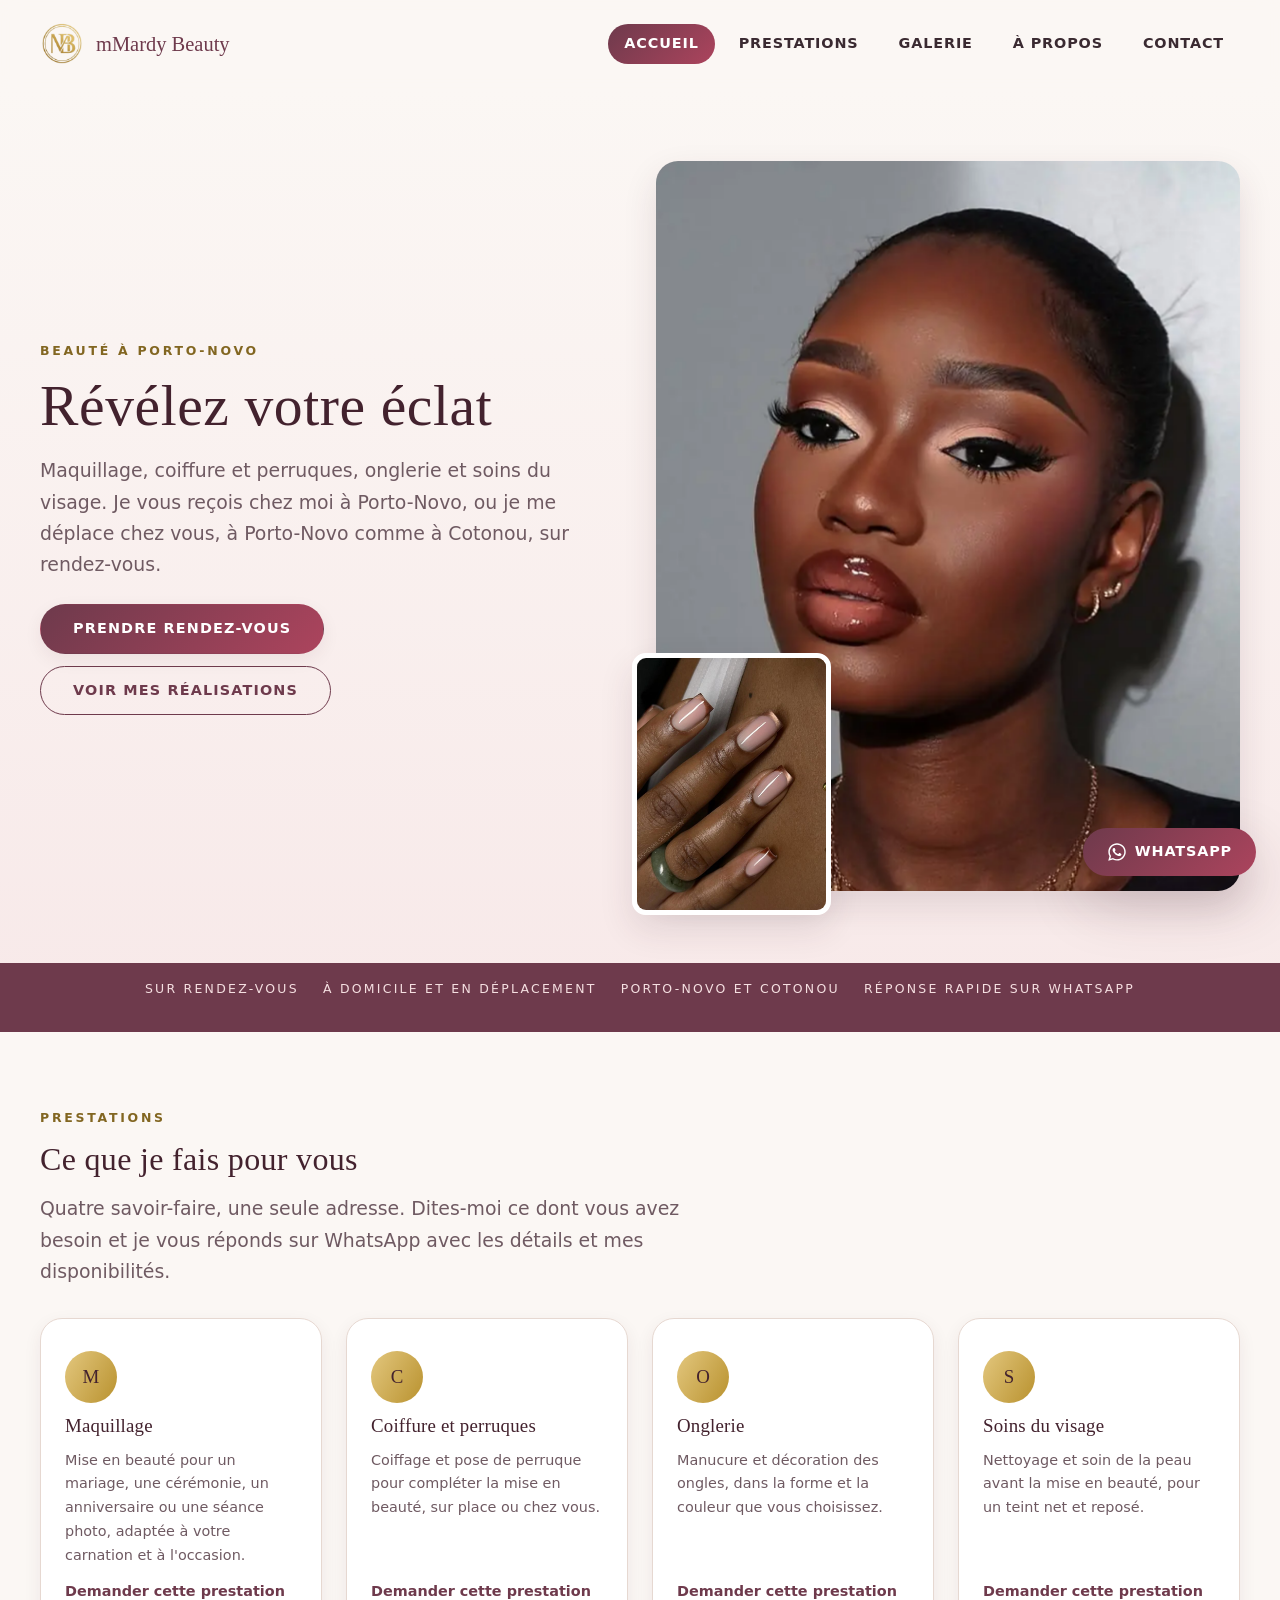
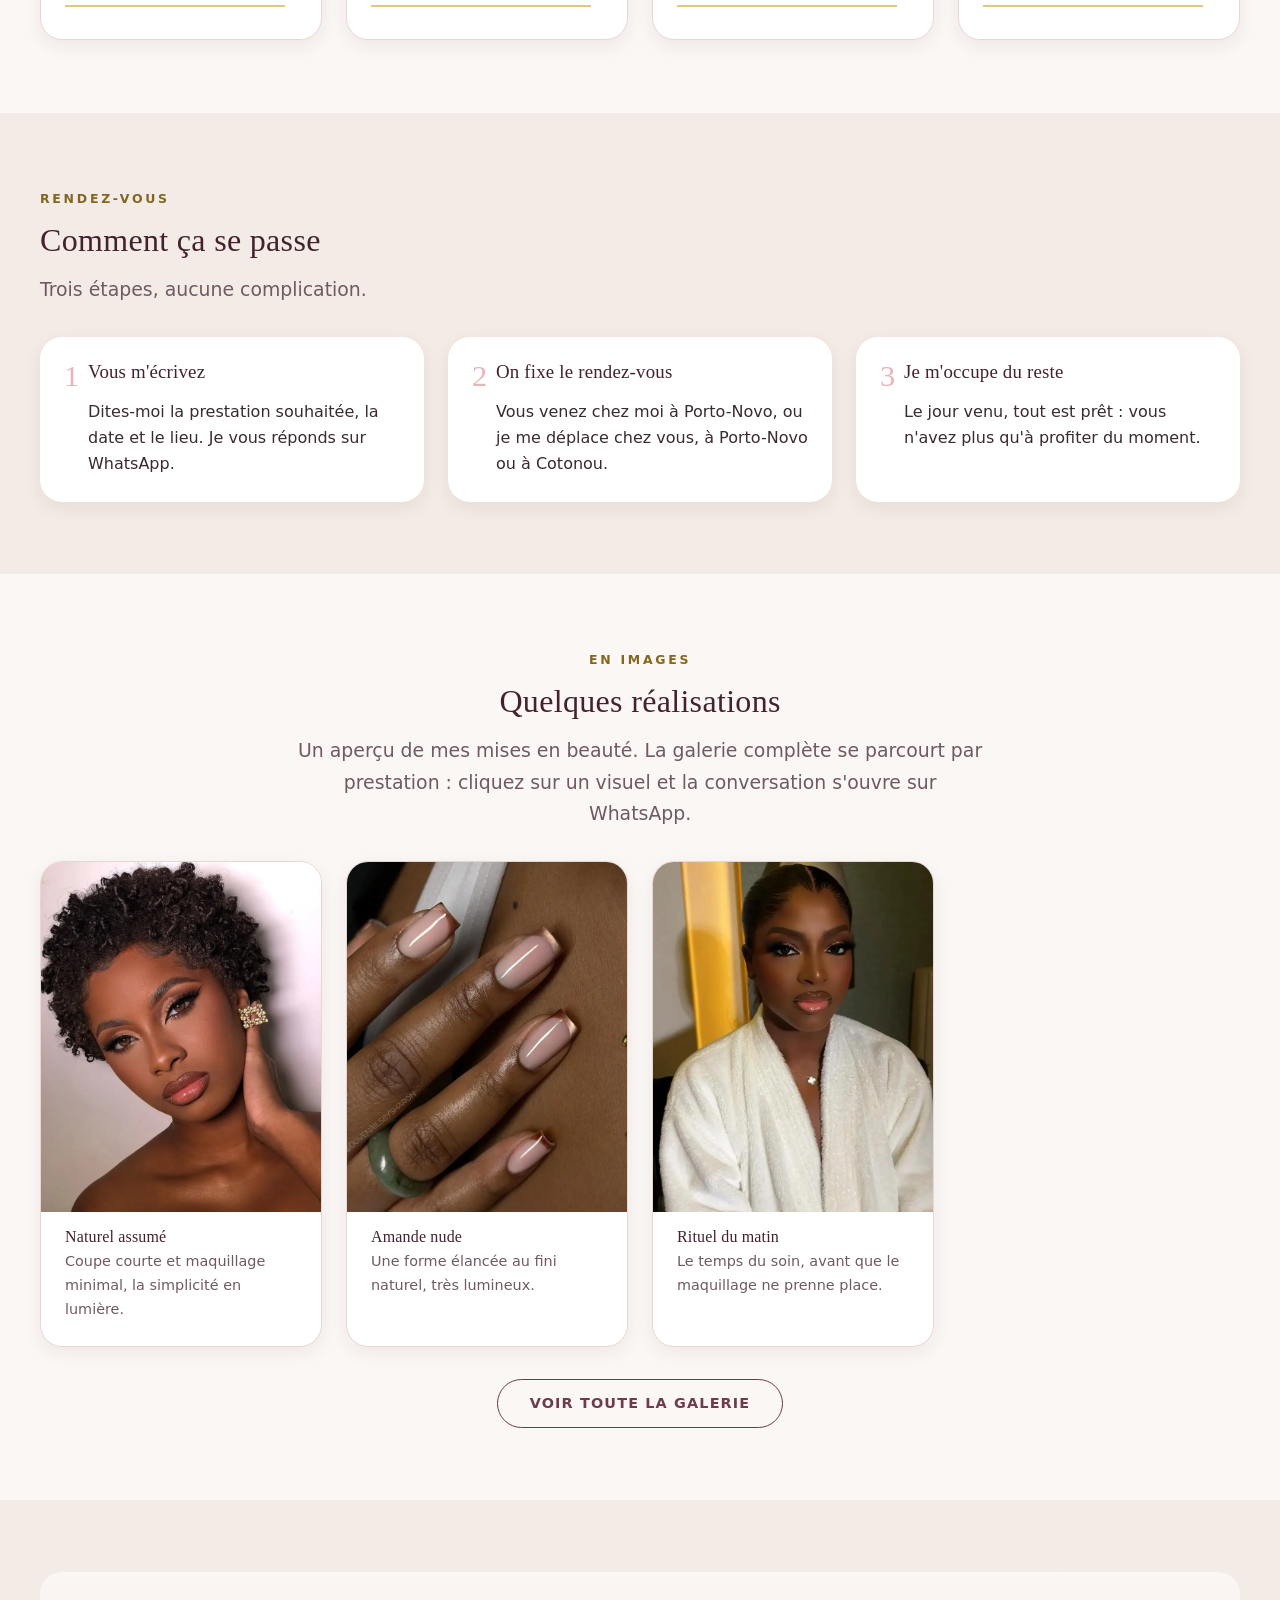
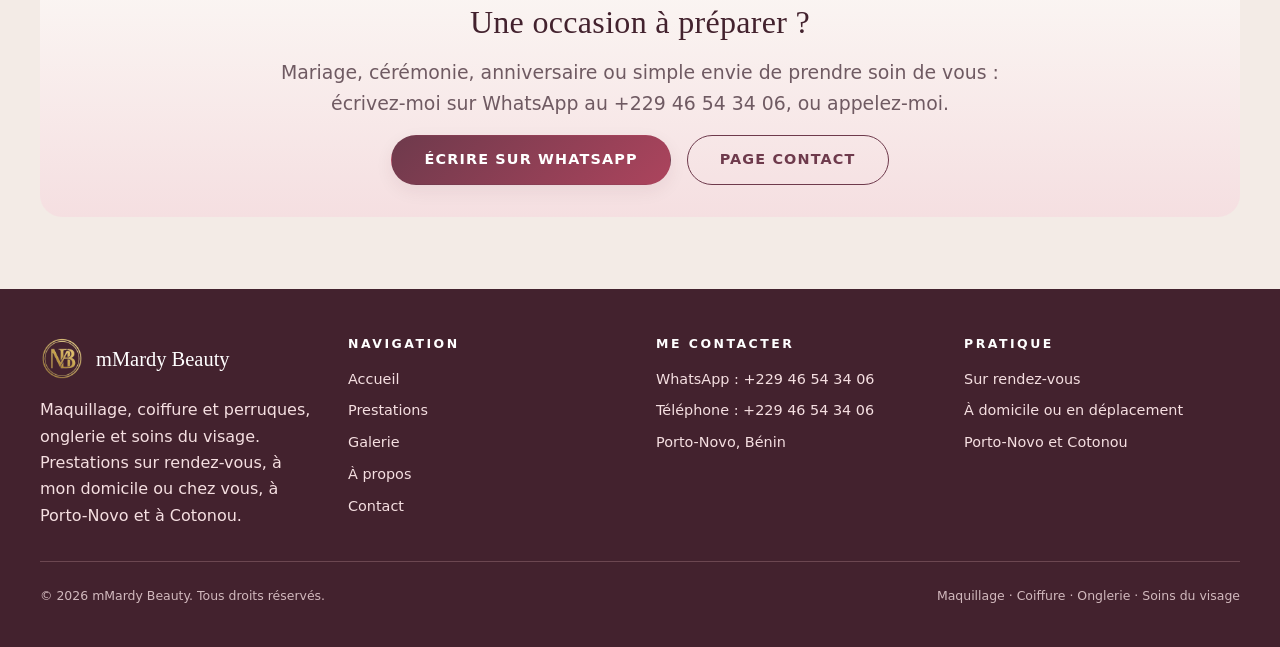
==== index.html @ c72af712 "Site vitrine mMardy Beauty Site statique HTML, CSS et JavaScript natif pour une professionnelle de l" ====
<!DOCTYPE html>
<html lang="fr">

<head>
  <meta charset="utf-8">
  <meta name="viewport" content="width=device-width, initial-scale=1">
  <title>mMardy Beauty | Maquillage, coiffure, onglerie et soins du visage à Porto-Novo</title>
  <meta name="description" content="mMardy Beauty : maquillage, coiffure et perruques, onglerie et soins du visage à Porto-Novo. Prestations sur rendez-vous, à mon domicile ou en déplacement, à Porto-Novo et à Cotonou. Contact direct sur WhatsApp.">
  <link rel="icon" href="assets/brand/favicon.png" type="image/png">
  <meta property="og:type" content="website">
  <meta property="og:title" content="mMardy Beauty | Maquillage, coiffure, onglerie et soins du visage">
  <meta property="og:description" content="Révélez votre éclat : maquillage, coiffure et perruques, onglerie et soins du visage, sur rendez-vous à Porto-Novo et à Cotonou.">
  <meta property="og:image" content="assets/images/galerie/galerie-01.jpg">
  <meta property="og:locale" content="fr_FR">
  <link rel="stylesheet" href="css/style.css">
  <link rel="stylesheet" href="css/animations.css">
  <script src="js/main.js" defer></script>
</head>

<body>
  <a class="lien-evitement" href="#contenu">Aller au contenu principal</a>

  <header class="entete" id="entete">
    <div class="conteneur entete__inner">
      <a class="marque" href="index.html">
        <img class="marque__badge" src="assets/brand/badge.png" alt="" width="96" height="96">
        <span class="marque__nom">mMardy Beauty</span>
      </a>

      <button class="burger" id="burger" type="button" aria-expanded="false" aria-controls="nav-principale" aria-label="Ouvrir le menu">
        <span class="burger__barre" aria-hidden="true"></span>
        <span class="burger__barre" aria-hidden="true"></span>
        <span class="burger__barre" aria-hidden="true"></span>
      </button>

      <nav class="nav" id="nav-principale" aria-label="Navigation principale">
        <ul class="nav__liste">
          <li><a class="nav__lien" href="index.html" aria-current="page">Accueil</a></li>
          <li><a class="nav__lien" href="prestations.html">Prestations</a></li>
          <li><a class="nav__lien" href="galerie.html">Galerie</a></li>
          <li><a class="nav__lien" href="a-propos.html">À propos</a></li>
          <li><a class="nav__lien" href="contact.html">Contact</a></li>
        </ul>
      </nav>
    </div>
  </header>

  <main id="contenu">

    <section class="hero" aria-labelledby="titre-hero">
      <div class="conteneur hero__inner">
        <div class="hero__texte">
          <p class="surtitre">Beauté à Porto-Novo</p>
          <h1 class="hero__titre" id="titre-hero">Révélez votre éclat</h1>
          <p class="hero__sous-titre">
            Maquillage, coiffure et perruques, onglerie et soins du visage.
            Je vous reçois chez moi à Porto-Novo, ou je me déplace chez vous,
            à Porto-Novo comme à Cotonou, sur rendez-vous.
          </p>
          <div class="hero__actions">
            <a class="bouton bouton--whatsapp" href="https://wa.me/22946543406?text=Bonjour%20mMardy%20Beauty%2C%20je%20souhaite%20prendre%20rendez-vous." target="_blank" rel="noopener">Prendre rendez-vous</a>
            <a class="bouton bouton--contour" href="galerie.html">Voir mes réalisations</a>
          </div>
        </div>

        <div class="hero__visuel">
          <picture class="hero__portrait">
            <source type="image/webp" srcset="assets/images/galerie/galerie-01.webp">
            <img src="assets/images/galerie/galerie-01.jpg" alt="Portrait rapproché d'une femme au maquillage bronze et aux lèvres brillantes" width="720" height="960" fetchpriority="high" decoding="async">
          </picture>
          <img class="hero__vignette" src="assets/images/galerie/galerie-08.jpg" alt="Main aux longs ongles en amande d'une teinte nude brillante" width="736" height="984" loading="lazy" decoding="async">
        </div>
      </div>
    </section>

    <section class="bandeau" aria-label="Informations pratiques">
      <p>Sur rendez-vous</p>
      <p>À domicile et en déplacement</p>
      <p>Porto-Novo et Cotonou</p>
      <p>Réponse rapide sur WhatsApp</p>
    </section>

    <section class="section" aria-labelledby="titre-prestations">
      <div class="conteneur">
        <div class="section__entete" data-reveal>
          <p class="surtitre">Prestations</p>
          <h2 id="titre-prestations">Ce que je fais pour vous</h2>
          <p class="texte-intro">
            Quatre savoir-faire, une seule adresse. Dites-moi ce dont vous avez besoin
            et je vous réponds sur WhatsApp avec les détails et mes disponibilités.
          </p>
        </div>

        <div class="grille grille--trois">
          <article class="carte-prestation" data-reveal>
            <span class="carte-prestation__medaillon" aria-hidden="true">M</span>
            <h3>Maquillage</h3>
            <p>
              Mise en beauté pour un mariage, une cérémonie, un anniversaire ou une
              séance photo, adaptée à votre carnation et à l'occasion.
            </p>
            <a class="lien-whatsapp" href="https://wa.me/22946543406?text=Bonjour%20mMardy%20Beauty%2C%20je%20souhaite%20des%20informations%20sur%20la%20prestation%20Maquillage." target="_blank" rel="noopener">Demander cette prestation</a>
          </article>

          <article class="carte-prestation" data-reveal>
            <span class="carte-prestation__medaillon" aria-hidden="true">C</span>
            <h3>Coiffure et perruques</h3>
            <p>
              Coiffage et pose de perruque pour compléter la mise en beauté,
              sur place ou chez vous.
            </p>
            <a class="lien-whatsapp" href="https://wa.me/22946543406?text=Bonjour%20mMardy%20Beauty%2C%20je%20souhaite%20des%20informations%20sur%20la%20prestation%20Coiffure%20et%20perruques." target="_blank" rel="noopener">Demander cette prestation</a>
          </article>

          <article class="carte-prestation" data-reveal>
            <span class="carte-prestation__medaillon" aria-hidden="true">O</span>
            <h3>Onglerie</h3>
            <p>
              Manucure et décoration des ongles, dans la forme et la couleur
              que vous choisissez.
            </p>
            <a class="lien-whatsapp" href="https://wa.me/22946543406?text=Bonjour%20mMardy%20Beauty%2C%20je%20souhaite%20des%20informations%20sur%20la%20prestation%20Onglerie." target="_blank" rel="noopener">Demander cette prestation</a>
          </article>

          <article class="carte-prestation" data-reveal>
            <span class="carte-prestation__medaillon" aria-hidden="true">S</span>
            <h3>Soins du visage</h3>
            <p>
              Nettoyage et soin de la peau avant la mise en beauté, pour un teint
              net et reposé.
            </p>
            <a class="lien-whatsapp" href="https://wa.me/22946543406?text=Bonjour%20mMardy%20Beauty%2C%20je%20souhaite%20des%20informations%20sur%20la%20prestation%20Soins%20du%20visage." target="_blank" rel="noopener">Demander cette prestation</a>
          </article>
        </div>
      </div>
    </section>

    <section class="section section--creme" aria-labelledby="titre-deroulement">
      <div class="conteneur">
        <div class="section__entete" data-reveal>
          <p class="surtitre">Rendez-vous</p>
          <h2 id="titre-deroulement">Comment ça se passe</h2>
          <p class="texte-intro">Trois étapes, aucune complication.</p>
        </div>

        <ol class="etapes">
          <li class="etape" data-reveal>
            <h3>Vous m'écrivez</h3>
            <p>Dites-moi la prestation souhaitée, la date et le lieu. Je vous réponds sur WhatsApp.</p>
          </li>
          <li class="etape" data-reveal>
            <h3>On fixe le rendez-vous</h3>
            <p>Vous venez chez moi à Porto-Novo, ou je me déplace chez vous, à Porto-Novo ou à Cotonou.</p>
          </li>
          <li class="etape" data-reveal>
            <h3>Je m'occupe du reste</h3>
            <p>Le jour venu, tout est prêt : vous n'avez plus qu'à profiter du moment.</p>
          </li>
        </ol>
      </div>
    </section>

    <section class="section" aria-labelledby="titre-realisations">
      <div class="conteneur">
        <div class="section__entete section__entete--centre" data-reveal>
          <p class="surtitre">En images</p>
          <h2 id="titre-realisations">Quelques réalisations</h2>
          <p class="texte-intro texte-intro--centre">
            Un aperçu de mes mises en beauté. La galerie complète se parcourt par prestation :
            cliquez sur un visuel et la conversation s'ouvre sur WhatsApp.
          </p>
        </div>

        <div class="grille grille--galerie">
          <figure class="carte-galerie" data-reveal>
            <a class="carte-galerie__bouton" href="galerie.html" aria-label="Voir la galerie : Naturel assumé">
              <picture>
                <source type="image/webp" srcset="assets/images/galerie/galerie-12.webp">
                <img src="assets/images/galerie/galerie-12.jpg" alt="Portrait d'une femme aux cheveux naturels courts au maquillage léger" width="735" height="928" loading="lazy" decoding="async">
              </picture>
              <span class="carte-galerie__voile" aria-hidden="true">Voir la galerie</span>
            </a>
            <figcaption class="carte-galerie__legende">
              <h3>Naturel assumé</h3>
              <p>Coupe courte et maquillage minimal, la simplicité en lumière.</p>
            </figcaption>
          </figure>

          <figure class="carte-galerie" data-reveal>
            <a class="carte-galerie__bouton" href="galerie.html" aria-label="Voir la galerie : Amande nude">
              <picture>
                <source type="image/webp" srcset="assets/images/galerie/galerie-08.webp">
                <img src="assets/images/galerie/galerie-08.jpg" alt="Main aux longs ongles en amande d'une teinte nude brillante" width="736" height="984" loading="lazy" decoding="async">
              </picture>
              <span class="carte-galerie__voile" aria-hidden="true">Voir la galerie</span>
            </a>
            <figcaption class="carte-galerie__legende">
              <h3>Amande nude</h3>
              <p>Une forme élancée au fini naturel, très lumineux.</p>
            </figcaption>
          </figure>

          <figure class="carte-galerie" data-reveal>
            <a class="carte-galerie__bouton" href="galerie.html" aria-label="Voir la galerie : Rituel du matin">
              <picture>
                <source type="image/webp" srcset="assets/images/galerie/galerie-18.webp">
                <img src="assets/images/galerie/galerie-18.jpg" alt="Femme en peignoir et serre-tête devant un fond doré, lors de sa routine beauté" width="736" height="1308" loading="lazy" decoding="async">
              </picture>
              <span class="carte-galerie__voile" aria-hidden="true">Voir la galerie</span>
            </a>
            <figcaption class="carte-galerie__legende">
              <h3>Rituel du matin</h3>
              <p>Le temps du soin, avant que le maquillage ne prenne place.</p>
            </figcaption>
          </figure>
        </div>

        <div class="actions actions--centre ecart-haut">
          <a class="bouton bouton--contour" href="galerie.html">Voir toute la galerie</a>
        </div>
      </div>
    </section>

    <section class="section section--creme" aria-labelledby="titre-cta">
      <div class="conteneur">
        <div class="encart" data-reveal>
          <h2 id="titre-cta">Une occasion à préparer ?</h2>
          <p class="texte-intro texte-intro--centre">
            Mariage, cérémonie, anniversaire ou simple envie de prendre soin de vous :
            écrivez-moi sur WhatsApp au +229 46 54 34 06, ou appelez-moi.
          </p>
          <div class="actions actions--centre">
            <a class="bouton bouton--whatsapp" href="https://wa.me/22946543406?text=Bonjour%20mMardy%20Beauty%2C%20je%20souhaite%20prendre%20rendez-vous." target="_blank" rel="noopener">Écrire sur WhatsApp</a>
            <a class="bouton bouton--contour" href="contact.html">Page contact</a>
          </div>
        </div>
      </div>
    </section>

  </main>

  <footer class="pied">
    <div class="conteneur">
      <div class="pied__grille">
        <div>
          <p class="pied__nom">
            <img src="assets/brand/badge.png" alt="" width="96" height="96">
            <span>mMardy Beauty</span>
          </p>
          <p>
            Maquillage, coiffure et perruques, onglerie et soins du visage.
            Prestations sur rendez-vous, à mon domicile ou chez vous,
            à Porto-Novo et à Cotonou.
          </p>
        </div>

        <nav aria-label="Navigation de pied de page">
          <h3>Navigation</h3>
          <ul class="pied__liste">
            <li><a href="index.html">Accueil</a></li>
            <li><a href="prestations.html">Prestations</a></li>
            <li><a href="galerie.html">Galerie</a></li>
            <li><a href="a-propos.html">À propos</a></li>
            <li><a href="contact.html">Contact</a></li>
          </ul>
        </nav>

        <div>
          <h3>Me contacter</h3>
          <ul class="pied__liste">
            <li><a href="https://wa.me/22946543406" target="_blank" rel="noopener">WhatsApp : +229 46 54 34 06</a></li>
            <li><a href="tel:+22946543406">Téléphone : +229 46 54 34 06</a></li>
            <li>Porto-Novo, Bénin</li>
          </ul>
        </div>

        <div>
          <h3>Pratique</h3>
          <ul class="pied__liste">
            <li>Sur rendez-vous</li>
            <li>À domicile ou en déplacement</li>
            <li>Porto-Novo et Cotonou</li>
          </ul>
        </div>
      </div>

      <div class="pied__bas">
        <p>© <span data-annee>2026</span> mMardy Beauty. Tous droits réservés.</p>
        <p>Maquillage · Coiffure · Onglerie · Soins du visage</p>
      </div>
    </div>
  </footer>

  <a class="bouton-flottant" href="https://wa.me/22946543406?text=Bonjour%20mMardy%20Beauty%2C%20je%20souhaite%20prendre%20rendez-vous." target="_blank" rel="noopener" aria-label="Discuter avec mMardy Beauty sur WhatsApp"><svg class="bouton-flottant__icone" viewBox="0 0 448 512" width="20" height="20" aria-hidden="true" focusable="false"><path fill="currentColor" d="M380.9 97.1C339 55.1 283.2 32 223.9 32c-122.4 0-222 99.6-222 222 0 39.1 10.2 77.3 29.6 111L0 480l117.7-30.9c32.4 17.7 68.9 27 106.1 27h.1c122.3 0 224.1-99.6 224.1-222 0-59.3-25.2-115-67.1-157zm-157 341.6c-33.2 0-65.7-8.9-94-25.7l-6.7-4-69.8 18.3L72 359.2l-4.4-7c-18.5-29.4-28.2-63.3-28.2-98.2 0-101.7 82.8-184.5 184.6-184.5 49.3 0 95.6 19.2 130.4 54.1 34.8 34.9 56.2 81.2 56.1 130.5 0 101.8-84.9 184.6-186.6 184.6zm101.2-138.2c-5.5-2.8-32.8-16.2-37.9-18-5.1-1.9-8.8-2.8-12.5 2.8-3.7 5.6-14.3 18-17.6 21.8-3.2 3.7-6.5 4.2-12 1.4-32.6-16.3-54-29.1-75.5-66-5.7-9.8 5.7-9.1 16.3-30.3 1.8-3.7.9-6.9-.5-9.7-1.4-2.8-12.5-30.1-17.1-41.2-4.5-10.8-9.1-9.3-12.5-9.5-3.2-.2-6.9-.2-10.6-.2-3.7 0-9.7 1.4-14.8 6.9-5.1 5.6-19.4 19-19.4 46.3 0 27.3 19.9 53.7 22.6 57.4 2.8 3.7 39.1 59.7 94.8 83.8 35.2 15.2 49 16.5 66.6 13.9 10.7-1.6 32.8-13.4 37.4-26.4 4.6-13 4.6-24.1 3.2-26.4-1.3-2.5-5-3.9-10.5-6.6z"/></svg><span class="bouton-flottant__libelle">WhatsApp</span></a>
</body>

</html>
---- css/style.css ----
/* ==========================================================================
   Mardy Beauty - Feuille de styles principale
   Organisation :
   1. Variables et jetons de design
   2. Reinitialisation et base
   3. Typographie
   4. Utilitaires de mise en page
   5. Accessibilite (focus, saut de contenu)
   6. En-tete et navigation
   7. Boutons
   8. Hero
   9. Carte de prestation
   10. Galerie et filtres
   11. Duo, valeurs et etapes
   12. Contact et formulaire
   13. Pied de page
   14. Points de rupture
   15. Vitrine : appels a l'action WhatsApp
   16. Mosaique de la galerie photo
   ========================================================================== */

/* --------------------------------------------------------------------------
   1. Variables et jetons de design
   Client : un seul endroit a modifier pour changer toute la charte graphique.
   -------------------------------------------------------------------------- */
:root {
  /* Palette */
  --couleur-creme: #fbf7f4;
  --couleur-creme-fonce: #f3ebe6;
  --couleur-blanc: #ffffff;
  --couleur-rose-poudre: #e8b4b8;
  --couleur-rose-clair: #f5dfe1;
  --couleur-framboise: #ac445d;
  --couleur-prune: #6e3a4c;
  --couleur-prune-fonce: #43222e;
  --couleur-dore: #b9922f;
  --couleur-dore-clair: #e3c77e;
  /* Or dedie au texte : le dore decoratif n'atteint pas le rapport 4.5:1. */
  --couleur-dore-texte: #826621;
  --couleur-texte: #3a2a31;
  --couleur-texte-doux: #6f5a62;
  --couleur-bordure: #e6d8d1;
  /* Bordure des champs de saisie : elements d'interface, donc rapport 3:1. */
  --couleur-bordure-champ: #b0846d;
  --couleur-succes: #3a7454;
  --couleur-erreur: #b0354f;

  /* Typographie */
  --police-titre: Georgia, "Times New Roman", "Liberation Serif", serif;
  --police-corps: system-ui, -apple-system, "Segoe UI", Roboto, "Helvetica Neue", Arial, sans-serif;

  --taille-xs: 0.78rem;
  --taille-sm: 0.9rem;
  --taille-md: 1rem;
  --taille-lg: 1.18rem;
  --taille-xl: clamp(1.5rem, 1.2rem + 1.4vw, 2rem);
  --taille-titre: clamp(2rem, 1.3rem + 3.4vw, 3.6rem);

  /* Espacements */
  --espace-1: 0.25rem;
  --espace-2: 0.5rem;
  --espace-3: 0.75rem;
  --espace-4: 1rem;
  --espace-5: 1.5rem;
  --espace-6: 2rem;
  --espace-7: 3rem;
  --espace-8: 4.5rem;
  --largeur-conteneur: 1200px;

  /* Formes et ombres */
  --rayon-sm: 8px;
  --rayon-md: 14px;
  --rayon-lg: 22px;
  --rayon-plein: 999px;
  --ombre-douce: 0 6px 18px rgba(67, 34, 46, 0.07);
  --ombre-moyenne: 0 14px 34px rgba(67, 34, 46, 0.12);
  --ombre-forte: 0 24px 60px rgba(67, 34, 46, 0.22);

  /* Degrades reutilisables */
  --degrade-prune: linear-gradient(135deg, var(--couleur-prune), var(--couleur-framboise));
  --degrade-dore: linear-gradient(120deg, var(--couleur-dore-clair), var(--couleur-dore));
  --degrade-creme: linear-gradient(180deg, var(--couleur-creme), var(--couleur-rose-clair));

  /* Divers */
  --transition-rapide: 180ms ease;
  --transition-moyenne: 320ms cubic-bezier(0.22, 0.61, 0.36, 1);
  --hauteur-entete: 76px;
}

/* --------------------------------------------------------------------------
   2. Reinitialisation et base
   -------------------------------------------------------------------------- */
*,
*::before,
*::after {
  box-sizing: border-box;
}

html {
  scroll-behavior: smooth;
  scroll-padding-top: calc(var(--hauteur-entete) + var(--espace-4));
  -webkit-text-size-adjust: 100%;
}

body {
  margin: 0;
  background-color: var(--couleur-creme);
  color: var(--couleur-texte);
  font-family: var(--police-corps);
  font-size: var(--taille-md);
  line-height: 1.65;
}

body.est-verrouille {
  overflow: hidden;
}

img,
svg {
  max-width: 100%;
  height: auto;
  display: block;
}

a {
  color: var(--couleur-prune);
  text-decoration: none;
}

a:hover {
  color: var(--couleur-framboise);
}

ul,
ol {
  margin: 0;
  padding: 0;
  list-style: none;
}

button {
  font: inherit;
  color: inherit;
  cursor: pointer;
}

/* --------------------------------------------------------------------------
   3. Typographie
   -------------------------------------------------------------------------- */
h1,
h2,
h3,
h4 {
  margin: 0 0 var(--espace-4);
  font-family: var(--police-titre);
  font-weight: 400;
  line-height: 1.15;
  color: var(--couleur-prune-fonce);
  letter-spacing: 0.01em;
}

h1 {
  font-size: var(--taille-titre);
}

h2 {
  font-size: var(--taille-xl);
}

h3 {
  font-size: var(--taille-lg);
}

p {
  margin: 0 0 var(--espace-4);
}

p:last-child {
  margin-bottom: 0;
}

.surtitre {
  display: inline-block;
  margin-bottom: var(--espace-3);
  color: var(--couleur-dore-texte);
  font-family: var(--police-corps);
  font-size: var(--taille-xs);
  font-weight: 700;
  letter-spacing: 0.22em;
  text-transform: uppercase;
}

.texte-intro {
  max-width: 62ch;
  color: var(--couleur-texte-doux);
  font-size: var(--taille-lg);
}

.texte-intro--centre {
  margin-inline: auto;
  text-align: center;
}

/* --------------------------------------------------------------------------
   4. Utilitaires de mise en page
   -------------------------------------------------------------------------- */
.conteneur {
  width: min(100% - 2.5rem, var(--largeur-conteneur));
  margin-inline: auto;
}

.section {
  padding-block: var(--espace-7);
}

.section--creme {
  background-color: var(--couleur-creme-fonce);
}

.section--prune {
  background: var(--degrade-prune);
  color: var(--couleur-rose-clair);
}

.section--prune h2,
.section--prune h3 {
  color: var(--couleur-blanc);
}

.section__entete {
  max-width: 68ch;
  margin-bottom: var(--espace-6);
}

.section__entete--centre {
  margin-inline: auto;
  text-align: center;
}

.grille {
  display: grid;
  gap: var(--espace-5);
}

.grille--galerie {
  grid-template-columns: repeat(auto-fill, minmax(260px, 1fr));
}

.grille--trois {
  grid-template-columns: repeat(auto-fit, minmax(240px, 1fr));
}

.ecart-haut {
  margin-top: var(--espace-6);
}

/* --------------------------------------------------------------------------
   5. Accessibilite
   -------------------------------------------------------------------------- */
.lien-evitement {
  position: absolute;
  top: -100px;
  left: var(--espace-4);
  z-index: 200;
  padding: var(--espace-3) var(--espace-5);
  background: var(--couleur-prune);
  color: var(--couleur-blanc);
  border-radius: var(--rayon-sm);
  transition: top var(--transition-rapide);
}

.lien-evitement:focus {
  top: var(--espace-4);
  color: var(--couleur-blanc);
}

.lecture-seule {
  position: absolute;
  width: 1px;
  height: 1px;
  padding: 0;
  margin: -1px;
  overflow: hidden;
  clip: rect(0, 0, 0, 0);
  white-space: nowrap;
  border: 0;
}

:focus-visible {
  outline: 3px solid var(--couleur-framboise);
  outline-offset: 3px;
  border-radius: 4px;
}

/* --------------------------------------------------------------------------
   6. En-tete et navigation
   -------------------------------------------------------------------------- */
.entete {
  position: sticky;
  top: 0;
  z-index: 100;
  background-color: rgba(251, 247, 244, 0.92);
  backdrop-filter: blur(10px);
  border-bottom: 1px solid transparent;
  transition: box-shadow var(--transition-moyenne), border-color var(--transition-moyenne);
}

.entete.est-colle {
  box-shadow: var(--ombre-douce);
  border-bottom-color: var(--couleur-bordure);
}

.entete__inner {
  display: flex;
  align-items: center;
  justify-content: space-between;
  gap: var(--espace-4);
  min-height: var(--hauteur-entete);
}

.marque {
  display: inline-flex;
  align-items: center;
  gap: var(--espace-3);
  flex-shrink: 0;
}

.marque__badge {
  width: 44px;
  height: 44px;
}

.marque__nom {
  font-family: var(--police-titre);
  font-size: 1.28rem;
  line-height: 1;
  white-space: nowrap;
}

.nav__liste {
  display: flex;
  align-items: center;
  gap: var(--espace-2);
}

.nav__lien {
  display: block;
  padding: var(--espace-2) var(--espace-4);
  color: var(--couleur-texte);
  font-size: var(--taille-sm);
  font-weight: 600;
  letter-spacing: 0.06em;
  text-transform: uppercase;
  border-radius: var(--rayon-plein);
  transition: background-color var(--transition-rapide), color var(--transition-rapide);
}

.nav__lien:hover {
  background-color: var(--couleur-rose-clair);
  color: var(--couleur-prune);
}

.nav__lien[aria-current="page"] {
  background: var(--degrade-prune);
  color: var(--couleur-blanc);
}

.burger {
  display: none;
  width: 46px;
  height: 46px;
  padding: 0;
  background: var(--couleur-blanc);
  border: 1px solid var(--couleur-bordure);
  border-radius: var(--rayon-md);
}

.burger__barre {
  display: block;
  width: 20px;
  height: 2px;
  margin: 4px auto;
  background: var(--couleur-prune);
  border-radius: 2px;
  transition: transform var(--transition-moyenne), opacity var(--transition-rapide);
}

.burger[aria-expanded="true"] .burger__barre:nth-child(1) {
  transform: translateY(6px) rotate(45deg);
}

.burger[aria-expanded="true"] .burger__barre:nth-child(2) {
  opacity: 0;
}

.burger[aria-expanded="true"] .burger__barre:nth-child(3) {
  transform: translateY(-6px) rotate(-45deg);
}

/* --------------------------------------------------------------------------
   7. Boutons
   -------------------------------------------------------------------------- */
.bouton {
  display: inline-flex;
  align-items: center;
  justify-content: center;
  gap: var(--espace-2);
  padding: var(--espace-3) var(--espace-6);
  border: 1px solid transparent;
  border-radius: var(--rayon-plein);
  font-size: var(--taille-sm);
  font-weight: 700;
  letter-spacing: 0.08em;
  text-transform: uppercase;
  transition: transform var(--transition-rapide), box-shadow var(--transition-rapide),
    background-color var(--transition-rapide), color var(--transition-rapide);
}

.bouton--principal {
  background: var(--degrade-prune);
  color: var(--couleur-blanc);
  box-shadow: var(--ombre-douce);
}

.bouton--principal:hover {
  color: var(--couleur-blanc);
  box-shadow: var(--ombre-moyenne);
  transform: translateY(-2px);
}

.bouton--contour {
  background: transparent;
  border-color: var(--couleur-prune);
  color: var(--couleur-prune);
}

.bouton--contour:hover {
  background: var(--couleur-prune);
  color: var(--couleur-blanc);
  transform: translateY(-2px);
}

.bouton--clair {
  background: var(--couleur-blanc);
  color: var(--couleur-prune);
}

.bouton--clair:hover {
  color: var(--couleur-framboise);
  transform: translateY(-2px);
}

.bouton--bloc {
  width: 100%;
}

/* --------------------------------------------------------------------------
   8. Hero
   -------------------------------------------------------------------------- */
.hero {
  position: relative;
  overflow: hidden;
  background: var(--degrade-creme);
}

.hero__inner {
  display: grid;
  gap: var(--espace-6);
  align-items: center;
  padding-block: var(--espace-7);
}

.hero__texte {
  max-width: 56ch;
}

.hero__titre {
  margin-bottom: var(--espace-4);
}

.hero__sous-titre {
  max-width: 48ch;
  color: var(--couleur-texte-doux);
  font-size: var(--taille-lg);
}

.hero__actions {
  display: flex;
  flex-wrap: wrap;
  gap: var(--espace-3);
  margin-top: var(--espace-5);
}

.hero__visuel {
  position: relative;
}

.hero__portrait {
  display: block;
  overflow: hidden;
  border-radius: var(--rayon-lg);
  box-shadow: var(--ombre-moyenne);
}

.hero__portrait img {
  width: 100%;
  aspect-ratio: 4 / 5;
  object-fit: cover;
}

/* Second visuel pose en chevauchement : il rappelle que les prestations ne
   se limitent pas au maquillage (ici une manucure). */
.hero__vignette {
  position: absolute;
  left: calc(-1 * var(--espace-4));
  bottom: calc(-1 * var(--espace-4));
  width: 34%;
  max-width: 190px;
  margin: 0;
  border: 5px solid var(--couleur-blanc);
  border-radius: var(--rayon-md);
  box-shadow: var(--ombre-moyenne);
}

.hero__vignette img {
  width: 100%;
  aspect-ratio: 1 / 1;
  object-fit: cover;
}

.bandeau {
  display: flex;
  flex-wrap: wrap;
  justify-content: center;
  gap: var(--espace-5);
  padding-block: var(--espace-4);
  background: var(--couleur-prune);
  color: var(--couleur-rose-clair);
  font-size: var(--taille-xs);
  letter-spacing: 0.18em;
  text-transform: uppercase;
}

/* --------------------------------------------------------------------------
   9. Carte de prestation
   -------------------------------------------------------------------------- */
/* Chaque metier est presente sans visuel impose : le medaillon dore reprend
   le monogramme de la marque. */
.carte-prestation {
  display: flex;
  flex-direction: column;
  gap: var(--espace-3);
  padding: var(--espace-6) var(--espace-5);
  background: var(--couleur-blanc);
  border: 1px solid var(--couleur-bordure);
  border-radius: var(--rayon-lg);
  box-shadow: var(--ombre-douce);
  transition: transform var(--transition-moyenne), box-shadow var(--transition-moyenne);
}

.carte-prestation:hover {
  transform: translateY(-4px);
  box-shadow: var(--ombre-moyenne);
}

.carte-prestation__medaillon {
  display: inline-flex;
  align-items: center;
  justify-content: center;
  align-self: flex-start;
  width: 52px;
  height: 52px;
  background: var(--degrade-dore);
  color: var(--couleur-prune-fonce);
  font-family: var(--police-titre);
  font-size: var(--taille-lg);
  border-radius: var(--rayon-plein);
}

.carte-prestation h3 {
  margin: 0;
  font-size: var(--taille-lg);
}

.carte-prestation p {
  margin: 0;
  color: var(--couleur-texte-doux);
  font-size: var(--taille-sm);
}

.carte-prestation .lien-whatsapp {
  margin-top: auto;
  align-self: flex-start;
}

/* --------------------------------------------------------------------------
   10. Galerie et filtres
   -------------------------------------------------------------------------- */
.filtres {
  display: flex;
  flex-wrap: wrap;
  gap: var(--espace-2);
  margin-bottom: var(--espace-6);
}

.filtre {
  padding: var(--espace-2) var(--espace-5);
  background: var(--couleur-blanc);
  border: 1px solid var(--couleur-bordure);
  border-radius: var(--rayon-plein);
  color: var(--couleur-texte-doux);
  font-size: var(--taille-sm);
  font-weight: 600;
  transition: background-color var(--transition-rapide), color var(--transition-rapide),
    border-color var(--transition-rapide);
}

.filtre:hover {
  border-color: var(--couleur-framboise);
  color: var(--couleur-prune);
}

.filtre[aria-pressed="true"] {
  background: var(--degrade-prune);
  border-color: transparent;
  color: var(--couleur-blanc);
}

.carte-galerie {
  margin: 0;
  overflow: hidden;
  background: var(--couleur-blanc);
  border: 1px solid var(--couleur-bordure);
  border-radius: var(--rayon-lg);
  box-shadow: var(--ombre-douce);
  transition: transform var(--transition-moyenne), box-shadow var(--transition-moyenne),
    opacity var(--transition-moyenne);
}

.carte-galerie:hover {
  transform: translateY(-4px);
  box-shadow: var(--ombre-moyenne);
}

.carte-galerie.est-masquee {
  display: none;
}

.carte-galerie__bouton {
  position: relative;
  display: block;
  width: 100%;
  padding: 0;
  background: none;
  border: 0;
}

.carte-galerie__bouton img {
  width: 100%;
  aspect-ratio: 4 / 5;
  object-fit: cover;
  transition: transform 600ms cubic-bezier(0.22, 0.61, 0.36, 1);
}

.carte-galerie__bouton:hover img,
.carte-galerie__bouton:focus-visible img {
  transform: scale(1.07);
}

.carte-galerie__voile {
  position: absolute;
  inset: 0;
  display: flex;
  align-items: flex-end;
  padding: var(--espace-4);
  background: linear-gradient(to top, rgba(67, 34, 46, 0.78), rgba(67, 34, 46, 0));
  color: var(--couleur-blanc);
  font-size: var(--taille-sm);
  font-weight: 600;
  opacity: 0;
  transition: opacity var(--transition-moyenne);
}

.carte-galerie__bouton:hover .carte-galerie__voile,
.carte-galerie__bouton:focus-visible .carte-galerie__voile {
  opacity: 1;
}

/* Sur les appareils sans survol (tactile), le libelle reste visible :
   sans lui, rien n'indiquerait que le visuel ouvre WhatsApp. */
@media (hover: none) {
  .carte-galerie__voile {
    opacity: 1;
  }
}

.carte-galerie__legende {
  padding: var(--espace-4) var(--espace-5) var(--espace-5);
}

.carte-galerie__legende h2,
.carte-galerie__legende h3 {
  margin: 0 0 var(--espace-1);
  font-size: var(--taille-md);
}

.carte-galerie__legende p {
  margin: 0;
  color: var(--couleur-texte-doux);
  font-size: var(--taille-sm);
}

.message-vide {
  margin-top: var(--espace-5);
  padding: var(--espace-5);
  background: var(--couleur-blanc);
  border: 1px dashed var(--couleur-bordure);
  border-radius: var(--rayon-md);
  color: var(--couleur-texte-doux);
  text-align: center;
}

/* --------------------------------------------------------------------------
   11. Duo, valeurs et etapes
   -------------------------------------------------------------------------- */
.duo {
  display: grid;
  gap: var(--espace-6);
  align-items: center;
}

.duo__visuel {
  overflow: hidden;
  border-radius: var(--rayon-lg);
  box-shadow: var(--ombre-moyenne);
}

/* Les visuels du duo sont des photos verticales : le cadre suit leur cadrage
   naturel au lieu de les recadrer en paysage. */
.duo__visuel img {
  width: 100%;
  aspect-ratio: 4 / 5;
  object-fit: cover;
}

.atouts {
  display: grid;
  gap: var(--espace-2);
  margin-top: var(--espace-5);
  color: var(--couleur-texte-doux);
  font-size: var(--taille-sm);
}

.atouts li {
  position: relative;
  padding-left: var(--espace-5);
}

.atouts li::before {
  content: "";
  position: absolute;
  top: 0.62em;
  left: 0;
  width: 8px;
  height: 8px;
  background: var(--degrade-dore);
  border-radius: var(--rayon-plein);
}

.valeurs {
  display: grid;
  gap: var(--espace-5);
  grid-template-columns: repeat(auto-fit, minmax(220px, 1fr));
}

.valeur {
  padding: var(--espace-5);
  background: var(--couleur-blanc);
  border: 1px solid var(--couleur-bordure);
  border-radius: var(--rayon-lg);
  box-shadow: var(--ombre-douce);
}

.valeur__icone {
  display: inline-flex;
  align-items: center;
  justify-content: center;
  width: 46px;
  height: 46px;
  margin-bottom: var(--espace-4);
  background: var(--degrade-dore);
  color: var(--couleur-prune-fonce);
  font-family: var(--police-titre);
  font-size: var(--taille-lg);
  border-radius: var(--rayon-plein);
}

.valeur h3 {
  margin-bottom: var(--espace-2);
  font-size: var(--taille-md);
}

.valeur p {
  color: var(--couleur-texte-doux);
  font-size: var(--taille-sm);
}

.etapes {
  counter-reset: etape;
  display: grid;
  gap: var(--espace-5);
  grid-template-columns: repeat(auto-fit, minmax(220px, 1fr));
}

.etape {
  position: relative;
  padding: var(--espace-5);
  padding-left: var(--espace-7);
  background: var(--couleur-blanc);
  border-radius: var(--rayon-lg);
  box-shadow: var(--ombre-douce);
}

.etape::before {
  counter-increment: etape;
  content: counter(etape);
  position: absolute;
  top: var(--espace-5);
  left: var(--espace-5);
  color: var(--couleur-rose-poudre);
  font-family: var(--police-titre);
  font-size: 1.9rem;
  line-height: 1;
}

/* --------------------------------------------------------------------------
   12. Contact et formulaire
   -------------------------------------------------------------------------- */
.contact-grille {
  display: grid;
  gap: var(--espace-6);
}

.formulaire {
  display: grid;
  gap: var(--espace-4);
  padding: var(--espace-6);
  background: var(--couleur-blanc);
  border: 1px solid var(--couleur-bordure);
  border-radius: var(--rayon-lg);
  box-shadow: var(--ombre-douce);
}

.champ {
  display: flex;
  flex-direction: column;
  gap: var(--espace-2);
}

.champ label {
  font-size: var(--taille-sm);
  font-weight: 700;
  letter-spacing: 0.04em;
}

.champ__obligatoire {
  color: var(--couleur-framboise);
}

.champ input,
.champ select,
.champ textarea {
  padding: var(--espace-3) var(--espace-4);
  background: var(--couleur-creme);
  border: 1px solid var(--couleur-bordure-champ);
  border-radius: var(--rayon-md);
  color: var(--couleur-texte);
  font: inherit;
  transition: border-color var(--transition-rapide), box-shadow var(--transition-rapide);
}

.champ input:focus,
.champ select:focus,
.champ textarea:focus {
  border-color: var(--couleur-framboise);
  box-shadow: 0 0 0 4px rgba(172, 68, 93, 0.16);
  outline: none;
}

.champ textarea {
  min-height: 150px;
  resize: vertical;
}

.champ__aide {
  color: var(--couleur-texte-doux);
  font-size: var(--taille-xs);
}

.champ__erreur {
  display: block;
  min-height: 1.2em;
  color: var(--couleur-erreur);
  font-size: var(--taille-xs);
}

.champ.est-invalide input,
.champ.est-invalide select,
.champ.est-invalide textarea {
  border-color: var(--couleur-erreur);
}

.formulaire__retour {
  padding: var(--espace-4);
  border-radius: var(--rayon-md);
  font-size: var(--taille-sm);
}

.formulaire__retour--succes {
  background: rgba(58, 116, 84, 0.12);
  color: var(--couleur-succes);
  border: 1px solid rgba(58, 116, 84, 0.35);
}

.formulaire__retour--erreur {
  background: rgba(176, 53, 79, 0.1);
  color: var(--couleur-erreur);
  border: 1px solid rgba(176, 53, 79, 0.3);
}

.coordonnees {
  display: grid;
  gap: var(--espace-4);
}

.coordonnee {
  padding: var(--espace-5);
  background: var(--couleur-creme-fonce);
  border-radius: var(--rayon-lg);
}

.coordonnee h2,
.coordonnee h3 {
  margin-bottom: var(--espace-2);
  font-size: var(--taille-md);
}

.coordonnee p {
  margin: 0;
  color: var(--couleur-texte-doux);
  font-size: var(--taille-sm);
}

.coordonnee a {
  font-weight: 700;
}

.encart {
  padding: var(--espace-6);
  background: var(--degrade-creme);
  border-radius: var(--rayon-lg);
  text-align: center;
}

/* --------------------------------------------------------------------------
   13. Pied de page
   -------------------------------------------------------------------------- */
.pied {
  padding-block: var(--espace-7) var(--espace-5);
  background: var(--couleur-prune-fonce);
  color: var(--couleur-rose-clair);
}

.pied a {
  color: var(--couleur-rose-clair);
}

.pied a:hover {
  color: var(--couleur-dore-clair);
}

.pied__grille {
  display: grid;
  gap: var(--espace-6);
  grid-template-columns: repeat(auto-fit, minmax(200px, 1fr));
}

.pied__nom {
  display: flex;
  align-items: center;
  gap: var(--espace-3);
  margin-bottom: var(--espace-4);
  color: var(--couleur-blanc);
  font-family: var(--police-titre);
  font-size: 1.28rem;
  line-height: 1;
}

.pied__nom img {
  width: 44px;
  height: 44px;
}

.pied h3 {
  margin-bottom: var(--espace-4);
  color: var(--couleur-blanc);
  font-family: var(--police-corps);
  font-size: var(--taille-xs);
  font-weight: 700;
  letter-spacing: 0.2em;
  text-transform: uppercase;
}

.pied__liste {
  display: grid;
  gap: var(--espace-2);
  font-size: var(--taille-sm);
}

.pied__bas {
  display: flex;
  flex-wrap: wrap;
  justify-content: space-between;
  gap: var(--espace-3);
  margin-top: var(--espace-6);
  padding-top: var(--espace-5);
  border-top: 1px solid rgba(232, 180, 184, 0.25);
  font-size: var(--taille-xs);
  color: rgba(245, 223, 225, 0.8);
}

/* --------------------------------------------------------------------------
   14. Points de rupture
   -------------------------------------------------------------------------- */
@media (min-width: 768px) {
  :root {
    --hauteur-entete: 88px;
  }

  .section {
    padding-block: var(--espace-8);
  }

  .hero__inner {
    grid-template-columns: 1fr 1fr;
    padding-block: var(--espace-8);
  }

  .hero__vignette {
    left: calc(-1 * var(--espace-5));
    bottom: calc(-1 * var(--espace-5));
    max-width: 230px;
  }

  .contact-grille {
    grid-template-columns: 1.3fr 1fr;
  }

  .duo {
    grid-template-columns: 1fr 1fr;
  }

  .duo--inverse .duo__visuel {
    order: -1;
  }
}

/* Largeurs intermediaires : le menu resserre ses entrees pour tenir sur une
   seule ligne a cote du nom de la marque. */
@media (min-width: 768px) and (max-width: 1099px) {
  .marque__badge {
    width: 38px;
    height: 38px;
  }

  .marque__nom {
    font-size: 1.08rem;
  }

  .nav__lien {
    padding: var(--espace-2) var(--espace-3);
    font-size: var(--taille-xs);
    letter-spacing: 0.03em;
  }
}

@media (max-width: 767px) {
  .burger {
    display: block;
  }

  .nav {
    position: fixed;
    top: var(--hauteur-entete);
    right: 0;
    left: 0;
    max-height: calc(100vh - var(--hauteur-entete));
    overflow-y: auto;
    padding: var(--espace-5);
    background: var(--couleur-creme);
    border-bottom: 1px solid var(--couleur-bordure);
    box-shadow: var(--ombre-moyenne);
    transform: translateX(100%);
    visibility: hidden;
    transition: transform var(--transition-moyenne), visibility var(--transition-moyenne);
  }

  .nav.est-ouvert {
    transform: translateX(0);
    visibility: visible;
  }

  .nav__liste {
    flex-direction: column;
    align-items: stretch;
    gap: var(--espace-2);
  }

  .nav__lien {
    padding: var(--espace-4);
    font-size: var(--taille-md);
    text-align: left;
    border-radius: var(--rayon-md);
  }
}

/* Ecrans tres larges : on conserve des mesures de lecture confortables. */
@media (min-width: 1400px) {
  :root {
    --largeur-conteneur: 1280px;
  }
}

/* --------------------------------------------------------------------------
   15. Vitrine : appels a l'action WhatsApp
   -------------------------------------------------------------------------- */
.actions {
  display: flex;
  flex-wrap: wrap;
  align-items: center;
  gap: var(--espace-4);
}

.actions--centre {
  justify-content: center;
}

.hero__actions {
  flex-wrap: wrap;
}

.bouton--whatsapp {
  background: var(--degrade-prune);
  color: var(--couleur-blanc);
  box-shadow: var(--ombre-douce);
}

.bouton--whatsapp:hover {
  color: var(--couleur-blanc);
  box-shadow: var(--ombre-moyenne);
  transform: translateY(-2px);
}

.lien-whatsapp {
  font-size: var(--taille-sm);
  font-weight: 700;
  color: var(--couleur-prune);
  white-space: nowrap;
  text-decoration: none;
  padding-bottom: 2px;
  border-bottom: 2px solid var(--couleur-dore-clair);
}

.lien-whatsapp:hover {
  color: var(--couleur-framboise);
  border-bottom-color: var(--couleur-framboise);
}

.bouton-flottant {
  position: fixed;
  right: var(--espace-5);
  bottom: var(--espace-5);
  z-index: 80;
  display: inline-flex;
  align-items: center;
  gap: var(--espace-2);
  padding: var(--espace-3) var(--espace-5);
  border-radius: var(--rayon-plein);
  background: var(--degrade-prune);
  color: var(--couleur-blanc);
  font-size: var(--taille-sm);
  font-weight: 700;
  letter-spacing: 0.06em;
  text-transform: uppercase;
  text-decoration: none;
  box-shadow: var(--ombre-forte);
  transition: transform var(--transition-rapide), box-shadow var(--transition-rapide);
}

.bouton-flottant:hover {
  color: var(--couleur-blanc);
  transform: translateY(-3px);
  box-shadow: var(--ombre-moyenne), var(--ombre-forte);
}

.bouton-flottant:focus-visible {
  outline: 3px solid var(--couleur-dore-clair);
  outline-offset: 3px;
}

.bouton-flottant__icone {
  flex: none;
}

@media (max-width: 600px) {
  .bouton-flottant {
    right: var(--espace-4);
    bottom: var(--espace-4);
    padding: var(--espace-3);
  }

  .bouton-flottant__libelle {
    position: absolute;
    width: 1px;
    height: 1px;
    overflow: hidden;
    clip-path: inset(50%);
    white-space: nowrap;
  }
}

@media print {
  .bouton-flottant {
    display: none;
  }
}

/* --------------------------------------------------------------------------
   16. Mosaique de la galerie photo
   Les visuels reels conservent leur cadrage d'origine : chaque carte est
   posee dans une colonne et garde son propre rapport largeur / hauteur.
   -------------------------------------------------------------------------- */
.galerie-mosaique {
  column-count: 3;
  column-gap: var(--espace-5);
}

.galerie-mosaique .carte-galerie {
  display: block;
  width: 100%;
  margin: 0 0 var(--espace-5);
  break-inside: avoid;
}

.galerie-mosaique .carte-galerie__bouton picture {
  display: block;
}

.galerie-mosaique .carte-galerie__bouton img {
  aspect-ratio: auto;
  height: auto;
}

@media (max-width: 1000px) {
  .galerie-mosaique {
    column-count: 2;
  }
}

@media (max-width: 620px) {
  .galerie-mosaique {
    column-count: 1;
  }
}
---- css/animations.css ----
/* ==========================================================================
   Mardy Beauty - Animations et transitions
   Contient : keyframes, apparitions au defilement, effets au survol,
   menu mobile anime et neutralisation via prefers-reduced-motion.
   ========================================================================== */

/* --------------------------------------------------------------------------
   1. Keyframes
   -------------------------------------------------------------------------- */
@keyframes apparition-vers-le-haut {
  from {
    opacity: 0;
    transform: translateY(24px);
  }
  to {
    opacity: 1;
    transform: translateY(0);
  }
}

@keyframes apparition-fondu {
  from {
    opacity: 0;
  }
  to {
    opacity: 1;
  }
}

@keyframes derive-degrade {
  0% {
    background-position: 0% 50%;
  }
  50% {
    background-position: 100% 50%;
  }
  100% {
    background-position: 0% 50%;
  }
}

/* --------------------------------------------------------------------------
   2. Hero : apparition progressive et degrade anime
   -------------------------------------------------------------------------- */
.hero {
  background-size: 180% 180%;
  animation: derive-degrade 18s ease-in-out infinite;
}

.hero__texte > * {
  opacity: 0;
  animation: apparition-vers-le-haut 900ms cubic-bezier(0.22, 0.61, 0.36, 1) forwards;
}

.hero__texte .surtitre {
  animation-delay: 120ms;
}

.hero__texte .hero__titre {
  animation-delay: 260ms;
}

.hero__texte .hero__sous-titre {
  animation-delay: 420ms;
}

.hero__texte .hero__actions {
  animation-delay: 580ms;
}

.hero__visuel {
  opacity: 0;
  animation: apparition-fondu 1100ms ease forwards;
  animation-delay: 260ms;
}

/* Legere parallaxe du portrait, pilote par js/main.js (variable --parallaxe).
   Le second visuel du hero n'est pas concerne : il reste fixe. */
.hero__portrait img {
  transform: translate3d(0, var(--parallaxe, 0), 0) scale(1.05);
  transition: transform 120ms linear;
  will-change: transform;
}

/* --------------------------------------------------------------------------
   3. Apparition au defilement (IntersectionObserver)
   -------------------------------------------------------------------------- */
.reveal {
  opacity: 0;
  transform: translateY(28px);
  transition: opacity 700ms cubic-bezier(0.22, 0.61, 0.36, 1),
    transform 700ms cubic-bezier(0.22, 0.61, 0.36, 1);
  transition-delay: var(--delai, 0ms);
  will-change: opacity, transform;
}

.reveal.est-visible {
  opacity: 1;
  transform: translateY(0);
}

/* La classe .reveal est ajoutee par js/main.js, puis retiree visuellement par
   .est-visible. Sans JavaScript, aucun contenu n'est masque. */

/* --------------------------------------------------------------------------
   4. Survols et micro-interactions
   -------------------------------------------------------------------------- */
.bouton::after {
  content: "";
  position: absolute;
  inset: 0;
  border-radius: inherit;
  background: rgba(255, 255, 255, 0.22);
  opacity: 0;
  transition: opacity var(--transition-rapide);
}

.bouton {
  position: relative;
  overflow: hidden;
}

.bouton:hover::after {
  opacity: 1;
}

.marque img {
  transition: transform var(--transition-moyenne);
}

.marque:hover img {
  transform: scale(1.03);
}

.filtre:active,
.bouton:active {
  transform: translateY(1px);
}

/* --------------------------------------------------------------------------
   5. Galerie : cascade a l'apparition
   -------------------------------------------------------------------------- */
.grille--galerie .carte-galerie:nth-child(1) {
  --delai: 0ms;
}

.grille--galerie .carte-galerie:nth-child(2) {
  --delai: 70ms;
}

.grille--galerie .carte-galerie:nth-child(3) {
  --delai: 140ms;
}

.grille--galerie .carte-galerie:nth-child(4) {
  --delai: 210ms;
}

.grille--galerie .carte-galerie:nth-child(5) {
  --delai: 280ms;
}

.grille--galerie .carte-galerie:nth-child(6) {
  --delai: 350ms;
}

.grille--galerie .carte-galerie:nth-child(7) {
  --delai: 420ms;
}

.grille--galerie .carte-galerie:nth-child(8) {
  --delai: 490ms;
}

/* Cartes de prestation : cascade courte sur la page d'accueil. */
.grille--trois .carte-prestation:nth-child(1) {
  --delai: 0ms;
}

.grille--trois .carte-prestation:nth-child(2) {
  --delai: 70ms;
}

.grille--trois .carte-prestation:nth-child(3) {
  --delai: 140ms;
}

.grille--trois .carte-prestation:nth-child(4) {
  --delai: 210ms;
}

/* --------------------------------------------------------------------------
   5 bis. Mosaique de la galerie : cascade courte sur les premiers visuels
   -------------------------------------------------------------------------- */
.galerie-mosaique .carte-galerie:nth-child(1) {
  --delai: 0ms;
}

.galerie-mosaique .carte-galerie:nth-child(2) {
  --delai: 60ms;
}

.galerie-mosaique .carte-galerie:nth-child(3) {
  --delai: 120ms;
}

.galerie-mosaique .carte-galerie:nth-child(4) {
  --delai: 180ms;
}

.galerie-mosaique .carte-galerie:nth-child(5) {
  --delai: 240ms;
}

.galerie-mosaique .carte-galerie:nth-child(6) {
  --delai: 300ms;
}

/* --------------------------------------------------------------------------
   6. Accessibilite : mouvement reduit
   -------------------------------------------------------------------------- */
@media (prefers-reduced-motion: reduce) {
  html {
    scroll-behavior: auto;
  }

  *,
  *::before,
  *::after {
    animation-duration: 0.001ms !important;
    animation-iteration-count: 1 !important;
    animation-delay: 0ms !important;
    transition-duration: 0.001ms !important;
    transition-delay: 0ms !important;
    scroll-behavior: auto !important;
  }

  .hero {
    animation: none;
  }

  .hero__texte > *,
  .hero__visuel {
    opacity: 1;
    transform: none;
  }

  .hero__portrait img {
    transform: none;
  }

  .nav {
    transition: none;
  }
}
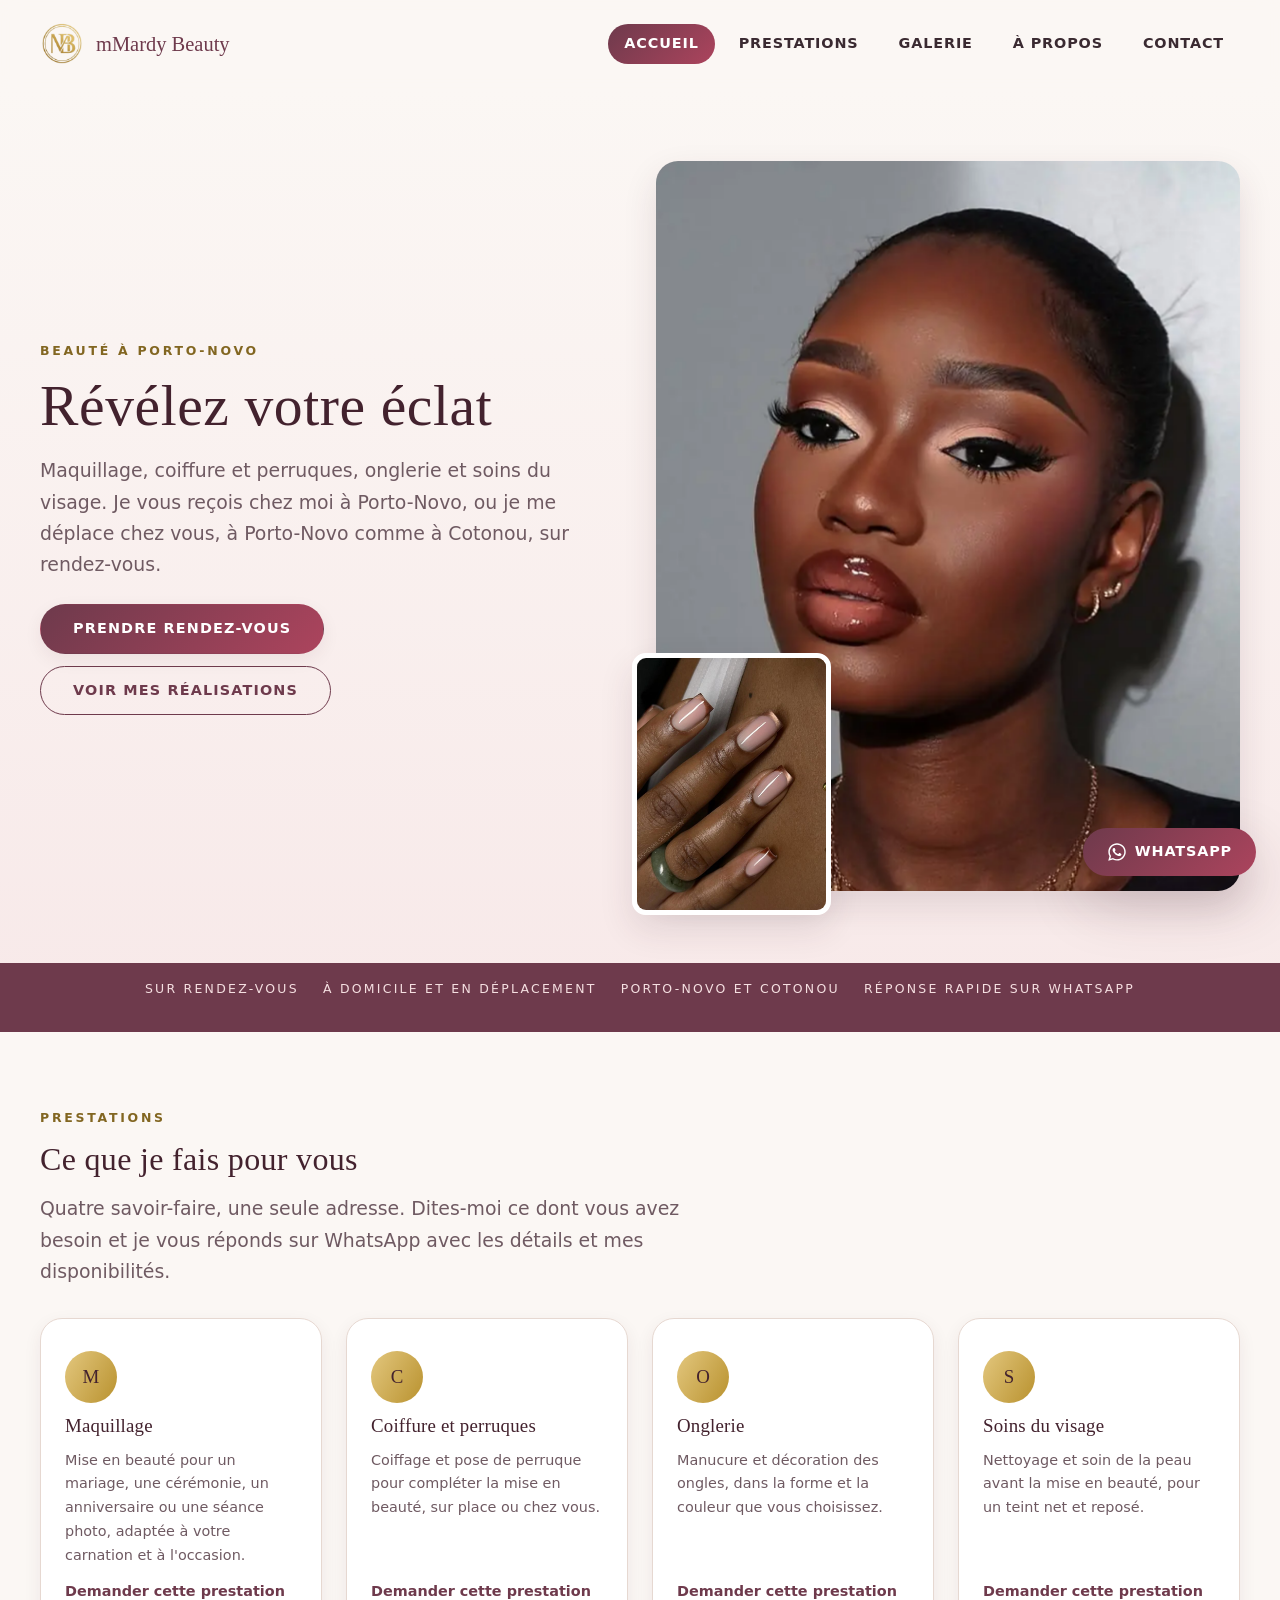
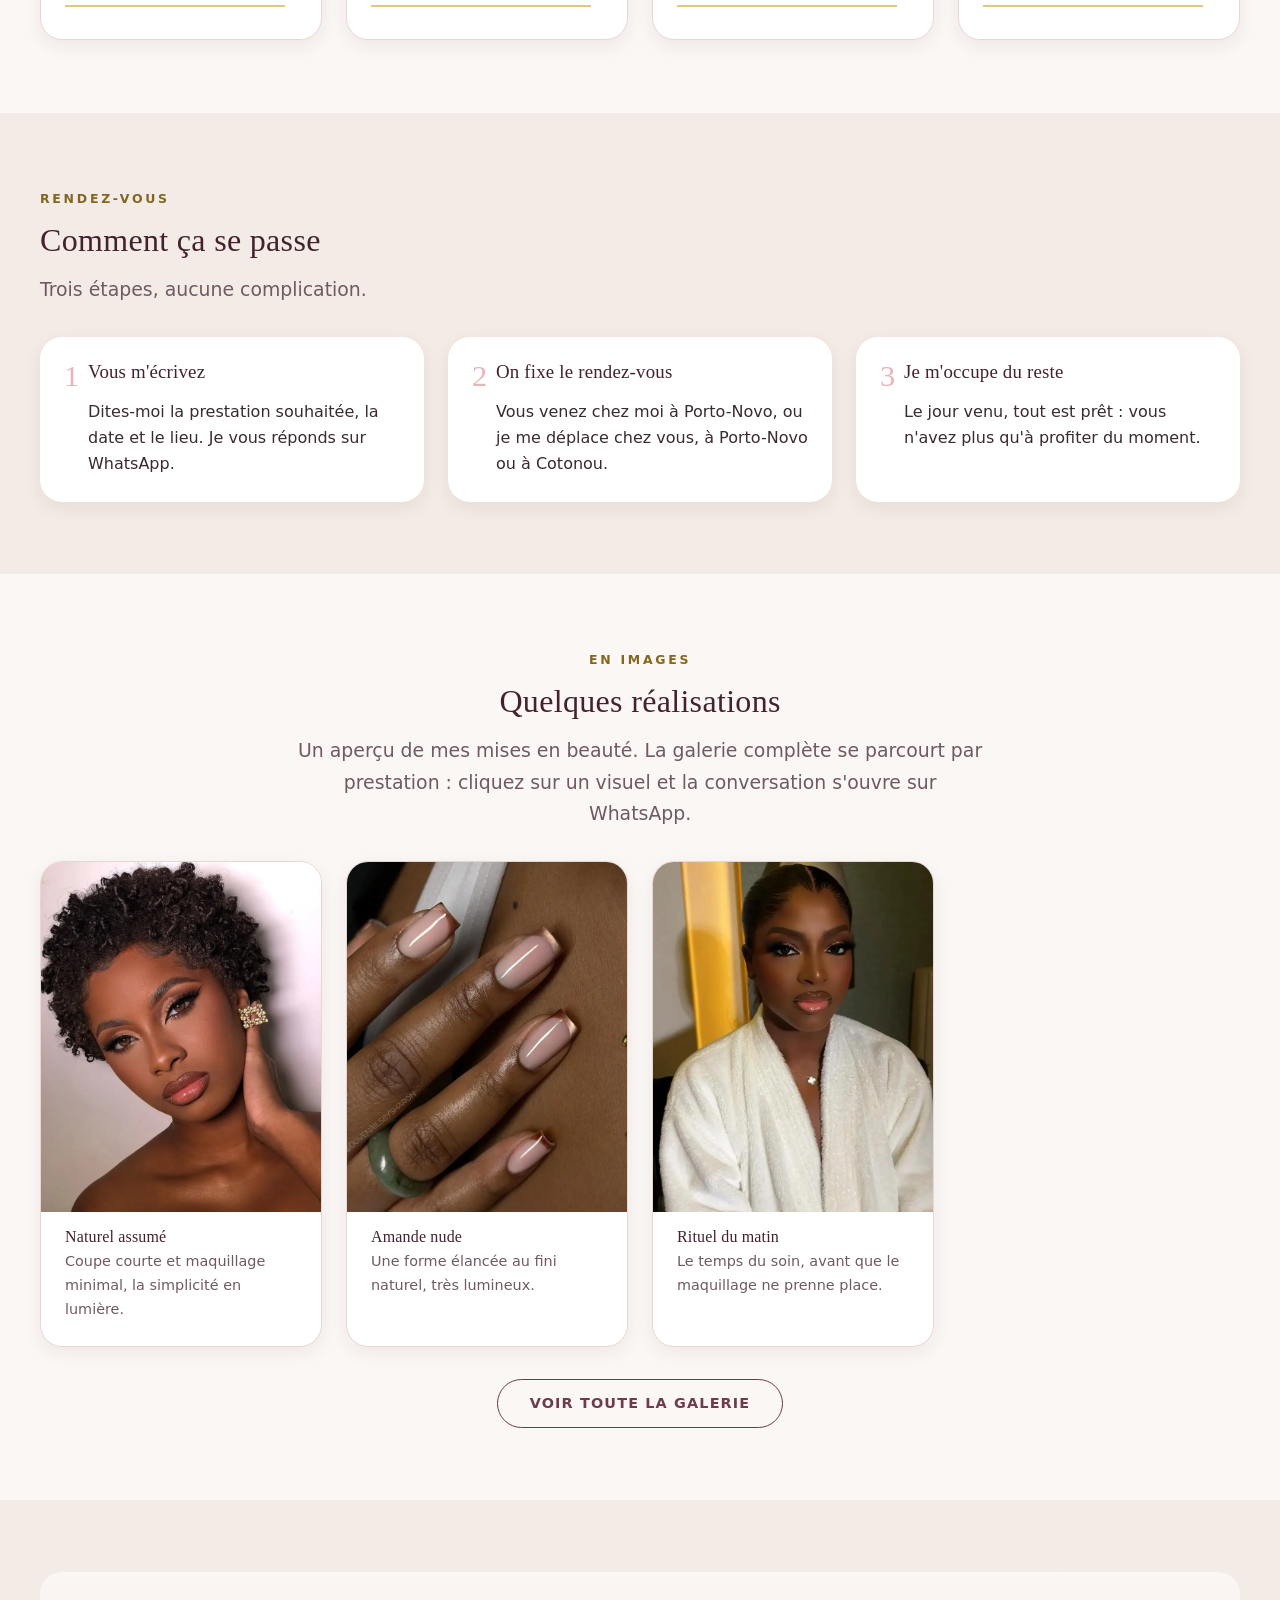
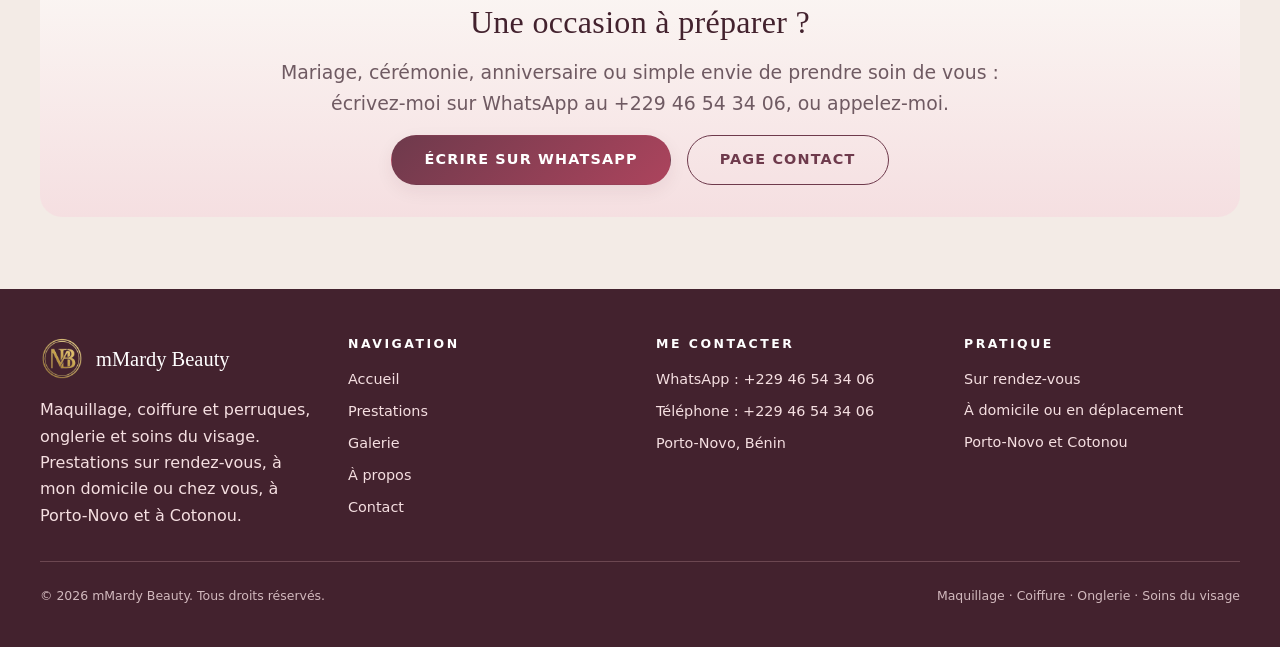
==== commit 9ea4f5d3: "Publie le site sur Cloudflare Pages - canonical, og:url et og:image pointent vers https://mardybeaut" ====
--- a/index.html
+++ b/index.html
@@ -7,11 +7,18 @@
   <title>mMardy Beauty | Maquillage, coiffure, onglerie et soins du visage à Porto-Novo</title>
   <meta name="description" content="mMardy Beauty : maquillage, coiffure et perruques, onglerie et soins du visage à Porto-Novo. Prestations sur rendez-vous, à mon domicile ou en déplacement, à Porto-Novo et à Cotonou. Contact direct sur WhatsApp.">
   <link rel="icon" href="assets/brand/favicon.png" type="image/png">
+  <link rel="canonical" href="https://mardybeauty.pages.dev/">
   <meta property="og:type" content="website">
+  <meta property="og:site_name" content="mMardy Beauty">
+  <meta property="og:url" content="https://mardybeauty.pages.dev/">
   <meta property="og:title" content="mMardy Beauty | Maquillage, coiffure, onglerie et soins du visage">
   <meta property="og:description" content="Révélez votre éclat : maquillage, coiffure et perruques, onglerie et soins du visage, sur rendez-vous à Porto-Novo et à Cotonou.">
-  <meta property="og:image" content="assets/images/galerie/galerie-01.jpg">
+  <meta property="og:image" content="https://mardybeauty.pages.dev/assets/brand/partage.jpg">
+  <meta property="og:image:width" content="1200">
+  <meta property="og:image:height" content="630">
+  <meta property="og:image:alt" content="mMardy Beauty, maquillage et coiffure à Porto-Novo">
   <meta property="og:locale" content="fr_FR">
+  <meta name="twitter:card" content="summary_large_image">
   <link rel="stylesheet" href="css/style.css">
   <link rel="stylesheet" href="css/animations.css">
   <script src="js/main.js" defer></script>
--- a/css/style.css
+++ b/css/style.css
@@ -604,6 +604,9 @@
 }
 
 .filtre {
+  display: inline-flex;
+  align-items: center;
+  min-height: 44px;
   padding: var(--espace-2) var(--espace-5);
   background: var(--couleur-blanc);
   border: 1px solid var(--couleur-bordure);
@@ -870,6 +873,8 @@
 .champ input,
 .champ select,
 .champ textarea {
+  width: 100%;
+  min-width: 0;
   padding: var(--espace-3) var(--espace-4);
   background: var(--couleur-creme);
   border: 1px solid var(--couleur-bordure-champ);
@@ -1015,6 +1020,12 @@
   display: grid;
   gap: var(--espace-2);
   font-size: var(--taille-sm);
+}
+
+.pied__liste a {
+  display: inline-flex;
+  align-items: center;
+  min-height: 24px;
 }
 
 .pied__bas {
@@ -1078,8 +1089,8 @@
   }
 
   .nav__lien {
-    padding: var(--espace-2) var(--espace-3);
-    font-size: var(--taille-xs);
+    padding: 11px var(--espace-2);
+    font-size: var(--taille-sm);
     letter-spacing: 0.03em;
   }
 }
@@ -1162,6 +1173,7 @@
 }
 
 .lien-whatsapp {
+  position: relative;
   font-size: var(--taille-sm);
   font-weight: 700;
   color: var(--couleur-prune);
@@ -1169,6 +1181,13 @@
   text-decoration: none;
   padding-bottom: 2px;
   border-bottom: 2px solid var(--couleur-dore-clair);
+}
+
+/* Etend la zone d'appui a 44 px de haut sans deplacer le soulignement. */
+.lien-whatsapp::after {
+  content: "";
+  position: absolute;
+  inset: -8px 0;
 }
 
 .lien-whatsapp:hover {
